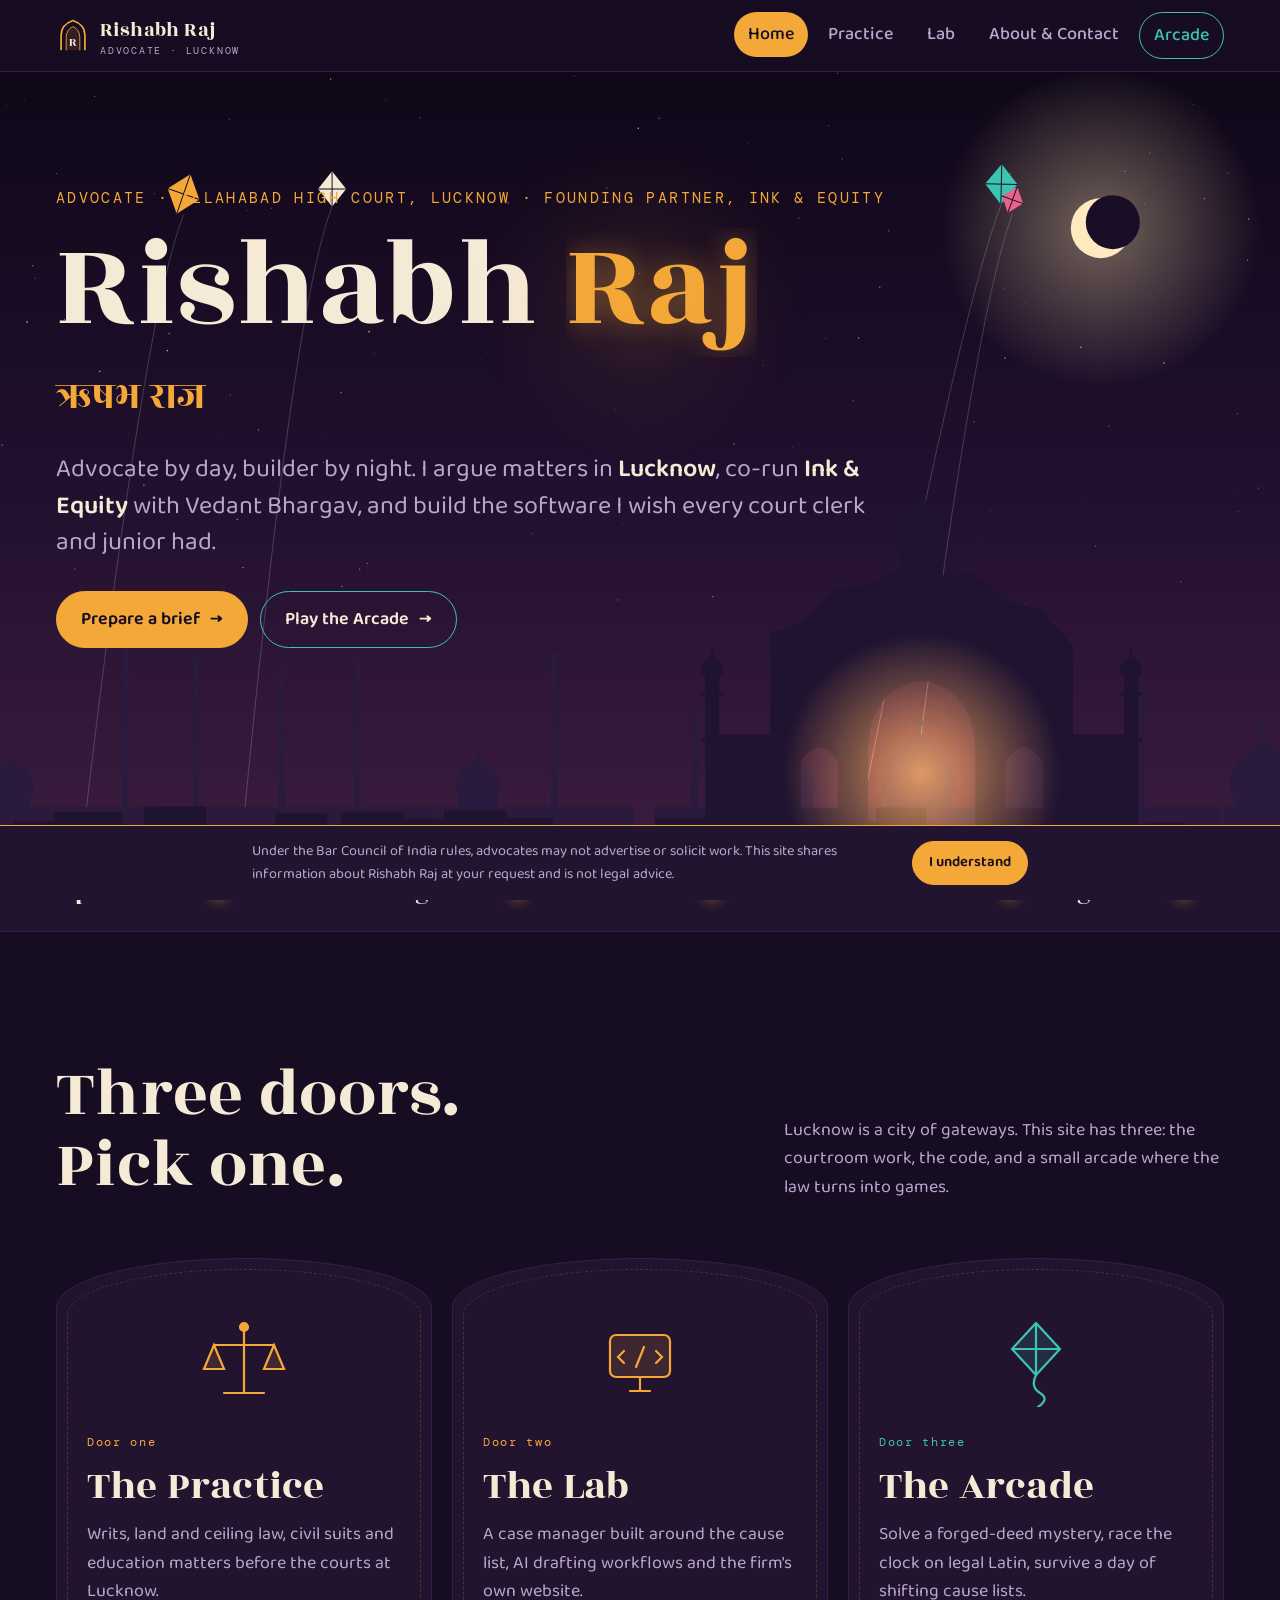
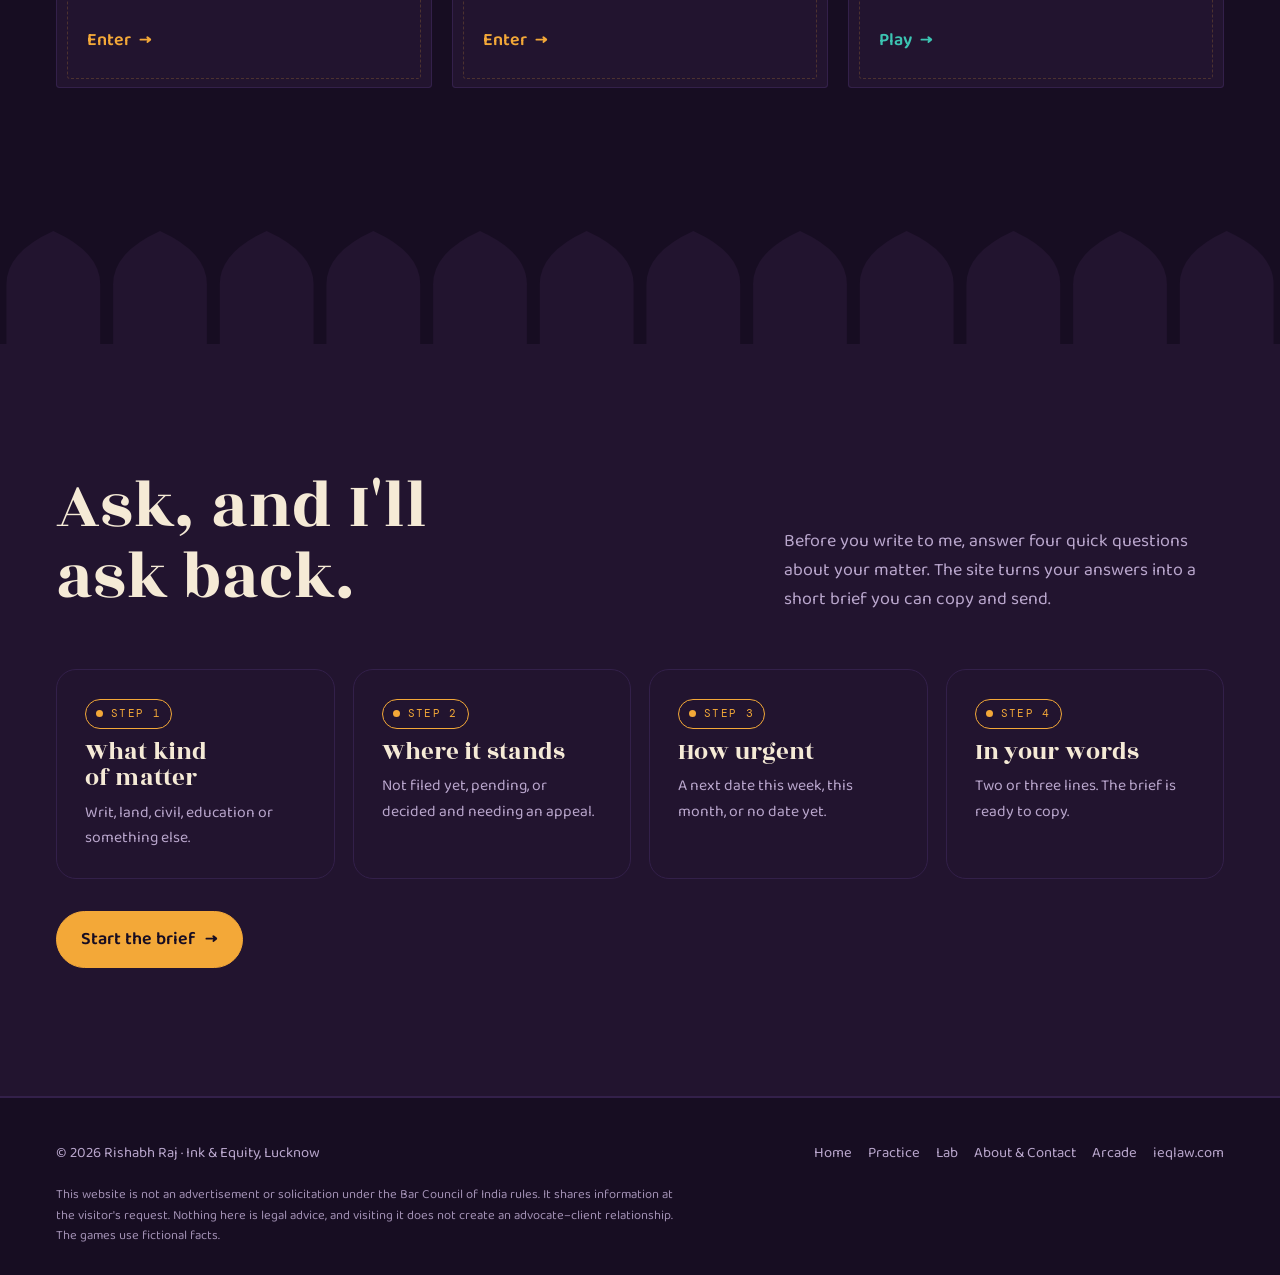
==== index.html @ f4023d4d "Add Nawabi Night multi-page site with four games Home, Practice, Lab, About & Contact (with brief in" ====
<!doctype html>
<html lang="en">
<head>
<meta charset="utf-8">
<meta name="viewport" content="width=device-width, initial-scale=1, viewport-fit=cover">
<title>Rishabh Raj, Advocate</title>
<meta name="claude:viewport-fit-sides" content="cover">
<meta name="description" content="Rishabh Raj, advocate at Lucknow and founding partner of Ink & Equity, who also builds AI tools for legal work.">
<meta name="theme-color" content="#170d22">
<link rel="preconnect" href="https://fonts.googleapis.com">
<link rel="preconnect" href="https://fonts.gstatic.com" crossorigin>
<link rel="stylesheet" href="https://fonts.googleapis.com/css2?family=Baloo+2:wght@400;500;600;700&family=DM+Mono:wght@400;500&family=Rozha+One&display=swap">
<link rel="stylesheet" href="assets/style.css">
</head>
<body>
<a class="sr" href="#main">Skip to content</a>
<header class="nav">
  <div class="wrap">
    <a class="brand" href="index.html"><svg viewBox="0 0 40 40" aria-hidden="true"><path d="M6 38V20Q6 8 20 3Q34 8 34 20V38" fill="none" stroke="#f3a838" stroke-width="2"/><path d="M12 38V23Q12 14 20 10Q28 14 28 23V38" fill="#f3a83822" stroke="#f3a838" stroke-width="1"/><text x="20" y="33" text-anchor="middle" font-family="Rozha One,Georgia,serif" font-size="14" fill="#f5ead6">R</text></svg><span><b>Rishabh Raj</b><small>Advocate · Lucknow</small></span></a>
    <button class="menu-btn" type="button" aria-expanded="false" aria-controls="navlist">Menu</button>
    <ul id="navlist"><li><a href="index.html" aria-current="page">Home</a></li><li><a href="practice.html">Practice</a></li><li><a href="lab.html">Lab</a></li><li><a href="about.html">About &amp; Contact</a></li><li><a href="arcade.html" class="arcade-link">Arcade</a></li></ul>
  </div>
</header>
<main id="main">
<section class="hero">
  <canvas class="sky" data-variant="gate" aria-hidden="true"></canvas>
  <div class="wrap">
    <div class="eyebrow fade-in" style="--d:.1s">Advocate · Allahabad High Court, Lucknow · Founding Partner, Ink &amp; Equity</div>
    <h1 style="margin-top:18px"><span data-split>Rishabh <span class="glow-text">Raj</span></span></h1>
    <p class="deva fade-in" style="--d:1s;font-size:var(--s-2);color:var(--marigold);margin-top:6px" lang="hi">ऋषभ राज</p>
    <p class="lede fade-in" style="--d:1.15s">Advocate by day, builder by night. I argue matters in <b>Lucknow</b>, co-run <b>Ink &amp; Equity</b> with Vedant Bhargav, and build the software I wish every court clerk and junior had.</p>
    <div class="btns fade-in" style="--d:1.35s;margin-top:30px">
      <a class="btn solid magnet" href="about.html#brief">Prepare a brief <span class="ar">→</span></a>
      <a class="btn teal magnet" href="arcade.html">Play the Arcade <span class="ar">→</span></a>
    </div>
  </div>
</section>

<div class="marquee" aria-hidden="true"><div class="track">
  <span>Writ petitions</span><span>Land &amp; ceiling law</span><span>Civil suits</span><span>Education matters</span><span>Legal AI</span><span>Lucknow</span><span>लखनऊ</span><span>Case management</span>
  <span>Writ petitions</span><span>Land &amp; ceiling law</span><span>Civil suits</span><span>Education matters</span><span>Legal AI</span><span>Lucknow</span><span>लखनऊ</span><span>Case management</span>
</div></div>

<section class="band">
  <div class="wrap">
    <div class="head reveal">
      <h2>Three doors. Pick one.</h2>
      <p>Lucknow is a city of gateways. This site has three: the courtroom work, the code, and a small arcade where the law turns into games.</p>
    </div>
    <div class="doors">
      <a class="arch door reveal" href="practice.html">
        <svg class="ico" viewBox="0 0 92 92" aria-hidden="true"><g fill="none" stroke="#f3a838" stroke-width="2.2" stroke-linecap="round"><path d="M46 14V78M26 78H66M16 30H76"/><path d="M16 30L6 54H26Z M76 30L66 54H86Z" fill="#f3a83822"/><circle cx="46" cy="12" r="4" fill="#f3a838"/></g></svg>
        <span class="num">Door one</span><h3>The Practice</h3><p>Writs, land and ceiling law, civil suits and education matters before the courts at Lucknow.</p><span class="go">Enter <span>→</span></span>
      </a>
      <a class="arch door reveal" href="lab.html">
        <svg class="ico" viewBox="0 0 92 92" aria-hidden="true"><g fill="none" stroke="#f3a838" stroke-width="2.2" stroke-linecap="round"><rect x="16" y="20" width="60" height="42" rx="6" fill="#f3a83822"/><path d="M30 36l-6 6 6 6M62 36l6 6-6 6M50 32l-8 20M36 76h20M46 62v14"/></g></svg>
        <span class="num">Door two</span><h3>The Lab</h3><p>A case manager built around the cause list, AI drafting workflows and the firm's own website.</p><span class="go">Enter <span>→</span></span>
      </a>
      <a class="arch door teal-door reveal" href="arcade.html">
        <svg class="ico" viewBox="0 0 92 92" aria-hidden="true"><g fill="none" stroke="#3cc4b2" stroke-width="2.2" stroke-linejoin="round"><path d="M46 8L70 34L46 60L22 34Z" fill="#3cc4b222"/><path d="M46 8V60M22 34H70"/><path d="M46 60q-6 12 4 18t-2 14" stroke-linecap="round"/></g></svg>
        <span class="num">Door three</span><h3>The Arcade</h3><p>Solve a forged-deed mystery, race the clock on legal Latin, survive a day of shifting cause lists.</p><span class="go">Play <span>→</span></span>
      </a>
    </div>
  </div>
</section>

<svg class="arches-divider" data-n="12" aria-hidden="true"></svg>

<section class="band alt" style="border-top:0">
  <div class="wrap">
    <div class="head reveal">
      <h2>Ask, and I'll ask back.</h2>
      <p>Before you write to me, answer four quick questions about your matter. The site turns your answers into a short brief you can copy and send.</p>
    </div>
    <div class="grid">
      <div class="card reveal"><span class="tag dev"><span class="pulse"></span>Step 1</span><h3>What kind of matter</h3><p>Writ, land, civil, education or something else.</p></div>
      <div class="card reveal"><span class="tag dev"><span class="pulse"></span>Step 2</span><h3>Where it stands</h3><p>Not filed yet, pending, or decided and needing an appeal.</p></div>
      <div class="card reveal"><span class="tag dev"><span class="pulse"></span>Step 3</span><h3>How urgent</h3><p>A next date this week, this month, or no date yet.</p></div>
      <div class="card reveal"><span class="tag dev"><span class="pulse"></span>Step 4</span><h3>In your words</h3><p>Two or three lines. The brief is ready to copy.</p></div>
    </div>
    <div class="btns reveal" style="margin-top:32px"><a class="btn solid magnet" href="about.html#brief">Start the brief <span class="ar">→</span></a></div>
  </div>
</section>

</main>
<footer class="foot">
  <div class="wrap">
    <span>© 2026 Rishabh Raj · Ink &amp; Equity, Lucknow</span>
    <nav aria-label="Footer"><a href="index.html">Home</a><a href="practice.html">Practice</a><a href="lab.html">Lab</a><a href="about.html">About &amp; Contact</a><a href="arcade.html">Arcade</a><a href="https://ieqlaw.com" target="_blank" rel="noopener">ieqlaw.com</a></nav>
    <p class="disc">This website is not an advertisement or solicitation under the Bar Council of India rules. It shares information at the visitor's request. Nothing here is legal advice, and visiting it does not create an advocate–client relationship. The games use fictional facts.</p>
  </div>
</footer>
<script src="assets/site.js"></script>

</body>
</html>
---- assets/style.css ----
/* ============================================================
   Nawabi Night — Rishabh Raj
   Layout: full-width night bands; each band has an inner .wrap
   carrying the gutter. Marigold is the one loud note; teal is
   a quiet second voice for "tech". Arches are the recurring frame.
   ============================================================ */
:root{
  --night:#170d22;      /* page ground, deep plum night */
  --night-2:#22142f;    /* raised surface */
  --night-3:#33204a;    /* lines, wells */
  --night-4:#4a3168;    /* hover lines */
  --ivory:#f5ead6;      /* text */
  --mute:#b9a6cc;       /* secondary text, plum-biased */
  --marigold:#f3a838;   /* the glow */
  --marigold-2:#ffcf73;
  --marigold-soft:#f3a83833;
  --teal:#3cc4b2;       /* tech accent, used sparingly */
  --teal-soft:#3cc4b226;
  --good:#5ed39a; --bad:#ff6f7d;

  --f-display:"Rozha One","Bodoni Moda",Didot,Georgia,serif;
  --f-body:"Baloo 2","Nunito",ui-rounded,system-ui,sans-serif;
  --f-mono:"DM Mono",ui-monospace,Menlo,monospace;

  --s--1:clamp(.82rem,.78rem + .2vw,.92rem);
  --s-0:clamp(1rem,.97rem + .2vw,1.12rem);
  --s-1:clamp(1.25rem,1.1rem + .6vw,1.6rem);
  --s-2:clamp(1.7rem,1.3rem + 1.6vw,2.6rem);
  --s-3:clamp(2.3rem,1.5rem + 3.4vw,4.4rem);
  --s-4:clamp(3rem,1.4rem + 8vw,9rem);

  --ease:cubic-bezier(.2,.8,.2,1);
  --spring:cubic-bezier(.3,1.5,.5,1);
  color-scheme:dark;
}
*{box-sizing:border-box}
html{scroll-behavior:smooth;background:var(--night)}
body{margin:0;background:var(--night);color:var(--ivory);font-family:var(--f-body);font-size:var(--s-0);line-height:1.6;overflow-x:hidden;-webkit-font-smoothing:antialiased}
body::before{content:"";position:fixed;inset:0 0 auto;height:env(safe-area-inset-top,0px);z-index:40;background:var(--night)}
img,svg,canvas{max-width:100%}
a{color:inherit}
p{margin:0}
h1,h2,h3,h4{font-family:var(--f-display);font-weight:400;line-height:1.05;margin:0;text-wrap:balance;letter-spacing:.005em}
:focus-visible{outline:2px solid var(--marigold);outline-offset:3px;border-radius:4px}
::selection{background:var(--marigold);color:var(--night)}
.wrap{max-width:1200px;margin:0 auto;padding-left:max(16px,env(safe-area-inset-left,0px));padding-right:max(16px,env(safe-area-inset-right,0px))}
.eyebrow{font-family:var(--f-mono);font-size:var(--s--1);letter-spacing:.16em;text-transform:uppercase;color:var(--marigold)}
.mute{color:var(--mute)}
.hi{color:var(--marigold)}
.teal{color:var(--teal)}
.deva{font-family:var(--f-display)}
.sr{position:absolute;width:1px;height:1px;overflow:hidden;clip:rect(0 0 0 0);white-space:nowrap}

/* ---------- nav ---------- */
.nav{position:sticky;top:env(safe-area-inset-top,0px);z-index:30;background:color-mix(in srgb,var(--night) 74%,transparent);backdrop-filter:blur(12px);-webkit-backdrop-filter:blur(12px);border-bottom:1px solid var(--night-3)}
.nav .wrap{display:flex;align-items:center;justify-content:space-between;gap:16px;padding-block:12px}
.brand{display:flex;align-items:center;gap:10px;text-decoration:none}
.brand svg{width:34px;height:34px;flex:none}
.brand b{font-family:var(--f-display);font-weight:400;font-size:1.25rem;letter-spacing:.02em}
.brand small{display:block;font-family:var(--f-mono);font-size:.62rem;letter-spacing:.18em;color:var(--mute);text-transform:uppercase;line-height:1}
.nav ul{display:flex;gap:6px;list-style:none;margin:0;padding:0}
.nav ul a{display:block;text-decoration:none;padding:8px 14px;border-radius:999px;font-weight:500;color:var(--mute);transition:color .3s,background .3s}
.nav ul a:hover{color:var(--ivory);background:var(--night-3)}
.nav ul a[aria-current="page"]{color:var(--night);background:var(--marigold)}
.nav ul a.arcade-link{border:1px solid var(--teal);color:var(--teal)}
.nav ul a.arcade-link[aria-current="page"]{background:var(--teal);color:var(--night)}
.menu-btn{display:none;background:none;border:1px solid var(--night-4);color:var(--ivory);border-radius:999px;padding:8px 14px;font:inherit;font-weight:600;cursor:pointer}
@media (max-width:820px){
  .menu-btn{display:block}
  .nav ul{position:absolute;left:0;right:0;top:100%;flex-direction:column;gap:2px;padding:10px max(16px,env(safe-area-inset-right,0px)) 16px max(16px,env(safe-area-inset-left,0px));background:var(--night-2);border-bottom:1px solid var(--night-3);transform-origin:top;transform:scaleY(0);opacity:0;pointer-events:none;transition:transform .35s var(--ease),opacity .3s}
  .nav.open ul{transform:none;opacity:1;pointer-events:auto}
  .nav ul a{padding:12px 16px}
}

/* ---------- page transition curtain (arch doors) ---------- */
.curtain{position:fixed;inset:0;z-index:60;pointer-events:none;display:grid;grid-template-columns:1fr 1fr}
.curtain i{display:block;background:var(--night-2);transition:transform .55s var(--ease)}
.curtain i:first-child{transform:translateX(-101%);border-right:2px solid var(--marigold);border-radius:0 60% 0 0/0 40% 0 0}
.curtain i:last-child{transform:translateX(101%);border-left:2px solid var(--marigold);border-radius:60% 0 0 0/40% 0 0 0}
.curtain.closing i{transform:none}
.js .curtain.opening i{animation:doorOut .7s var(--ease) both}
.js .curtain.opening i:last-child{animation-name:doorOutR}
@keyframes doorOut{from{transform:none}to{transform:translateX(-101%)}}
@keyframes doorOutR{from{transform:none}to{transform:translateX(101%)}}

/* ---------- lantern cursor ---------- */
.lantern{position:fixed;left:0;top:0;width:340px;height:340px;margin:-170px 0 0 -170px;border-radius:50%;pointer-events:none;z-index:1;background:radial-gradient(circle,#f3a83822 0%,#f3a8380a 35%,transparent 70%);display:none}
@media (pointer:fine){.lantern{display:block}}

/* ---------- buttons ---------- */
.btn{--x:0px;--y:0px;display:inline-flex;align-items:center;gap:10px;padding:13px 24px;border-radius:999px;border:1.5px solid var(--marigold);background:transparent;color:var(--ivory);font:inherit;font-weight:600;text-decoration:none;cursor:pointer;transform:translate(var(--x),var(--y));transition:transform .25s var(--ease),background .3s,color .3s,box-shadow .3s}
.btn .ar{display:inline-block;transition:transform .3s var(--ease)}
.btn:hover .ar{transform:translateX(4px)}
.btn.solid{background:var(--marigold);color:var(--night)}
.btn:hover{box-shadow:0 0 0 6px var(--marigold-soft),0 0 40px #f3a83855}
.btn.teal{border-color:var(--teal)}
.btn.teal.solid{background:var(--teal)}
.btn.teal:hover{box-shadow:0 0 0 6px var(--teal-soft),0 0 40px #3cc4b255}
.btn.small{padding:9px 16px;font-size:var(--s--1)}
.btn:disabled{opacity:.4;cursor:not-allowed}
.btns{display:flex;flex-wrap:wrap;gap:12px}

/* ---------- hero shared ---------- */
.hero{position:relative;overflow:hidden;isolation:isolate;border-bottom:1px solid var(--night-3)}
.hero canvas.sky{position:absolute;inset:0;width:100%;height:100%;z-index:-1;display:block}
.hero .wrap{padding-block:clamp(56px,9vw,120px) clamp(120px,16vw,220px)}
.hero.short .wrap{padding-block:clamp(48px,7vw,90px) clamp(110px,13vw,170px)}
.hero h1{font-size:var(--s-4);line-height:.95}
.hero.short h1{font-size:var(--s-3)}
.hero .lede{max-width:54ch;font-size:var(--s-1);line-height:1.45;color:var(--mute);margin-top:22px}
.hero .lede b{color:var(--ivory);font-weight:600}
.split .w{display:inline-block;overflow:hidden;vertical-align:top;padding-bottom:.08em}
.split .c{display:inline-block;animation:rise 1s var(--ease) both;animation-delay:calc(var(--i)*38ms + 250ms)}
@keyframes rise{from{transform:translateY(110%) rotate(8deg)}to{transform:none}}
.fade-in{animation:fadeUp .9s var(--ease) both;animation-delay:var(--d,.6s)}
@keyframes fadeUp{from{opacity:.0;transform:translateY(16px)}to{opacity:1;transform:none}}
.glow-text{color:var(--marigold);text-shadow:0 0 28px #f3a83866}

/* ---------- sections ---------- */
.band{padding-block:clamp(72px,10vw,128px)}
.band.alt{background:var(--night-2);border-block:1px solid var(--night-3)}
.head{display:flex;flex-wrap:wrap;justify-content:space-between;align-items:end;gap:20px;margin-bottom:clamp(32px,5vw,56px)}
.head h2{font-size:var(--s-3);max-width:15ch}
.head p{max-width:44ch;color:var(--mute)}
.reveal{transition:transform 1s var(--ease),opacity 1s var(--ease)}
.js .reveal.pending{transform:translateY(40px);opacity:.25}

/* ---------- arch frame (recurring) ---------- */
.arch{position:relative;border-radius:999px 999px 18px 18px/260px 260px 18px 18px;background:var(--night-2);border:1px solid var(--night-3);overflow:hidden;isolation:isolate;transition:border-color .4s,transform .6s var(--ease),box-shadow .5s}
.arch::before{content:"";position:absolute;inset:10px 10px auto;height:calc(100% - 20px);border-radius:inherit;border:1px dashed #f3a83833;pointer-events:none;transition:border-color .5s}
.arch::after{content:"";position:absolute;inset:0;background:radial-gradient(420px circle at var(--mx,50%) var(--my,10%),#f3a83826,transparent 50%);opacity:0;transition:opacity .4s;z-index:-1}
.arch:hover{border-color:var(--marigold);box-shadow:0 30px 80px -30px #f3a83855}
.arch:hover::before{border-color:#f3a83888}
.arch:hover::after{opacity:1}

/* doors on home */
.doors{display:grid;grid-template-columns:repeat(3,minmax(0,1fr));gap:20px}
@media (max-width:860px){.doors{grid-template-columns:1fr}}
.door{display:flex;flex-direction:column;justify-content:flex-end;gap:12px;min-height:430px;padding:150px 30px 32px;text-decoration:none}
.door .num{font-family:var(--f-mono);font-size:.75rem;letter-spacing:.14em;color:var(--marigold)}
.door h3{font-size:var(--s-2)}
.door p{color:var(--mute)}
.door .go{margin-top:8px;font-weight:600;color:var(--marigold);display:flex;align-items:center;gap:8px}
.door .go span{transition:transform .35s var(--ease)}
.door:hover .go span{transform:translateX(6px)}
.door .ico{position:absolute;top:56px;left:50%;width:92px;height:92px;transform:translateX(-50%);transition:transform .6s var(--spring)}
.door:hover .ico{transform:translateX(-50%) translateY(-8px) scale(1.08)}
.door.teal-door:hover{border-color:var(--teal);box-shadow:0 30px 80px -30px #3cc4b255}
.door.teal-door .num,.door.teal-door .go{color:var(--teal)}
@media (max-width:860px){.door{min-height:0;padding-top:170px}}

/* marquee */
.marquee{overflow:hidden;border-block:1px solid var(--night-3);background:var(--night-2)}
.marquee .track{display:flex;width:max-content;animation:slide 40s linear infinite}
.marquee:hover .track{animation-play-state:paused}
.marquee span{display:inline-flex;align-items:center;gap:36px;padding:18px 18px;font-family:var(--f-display);font-size:var(--s-1);white-space:nowrap}
.marquee span::after{content:"";width:10px;height:10px;transform:rotate(45deg);background:var(--marigold);box-shadow:0 0 14px var(--marigold)}
@keyframes slide{to{transform:translateX(-50%)}}

/* scalloped arch divider */
.arches-divider{display:block;width:100%;height:auto}
.arches-divider path{fill:none;stroke:var(--marigold);stroke-width:1.3}
.arches-divider .fill{fill:var(--night-2);stroke:none}

/* cards grid */
.grid{display:grid;grid-template-columns:repeat(auto-fit,minmax(min(100%,270px),1fr));gap:18px}
.card{position:relative;padding:28px;border-radius:20px;background:var(--night-2);border:1px solid var(--night-3);min-width:0;transition:border-color .4s,transform .5s var(--ease)}
.card:hover{border-color:var(--night-4)}
.card h3{font-size:var(--s-1);margin-block:10px 8px}
.card p{color:var(--mute);font-size:.98rem}
.tag{display:inline-flex;align-items:center;gap:8px;font-family:var(--f-mono);font-size:.7rem;letter-spacing:.12em;text-transform:uppercase;padding:5px 10px;border-radius:999px;border:1px solid var(--night-4);color:var(--mute)}
.tag.live{border-color:var(--good);color:var(--good)}
.tag.dev{border-color:var(--marigold);color:var(--marigold)}
.tag.daily{border-color:var(--teal);color:var(--teal)}
.tag .pulse{width:7px;height:7px;border-radius:50%;background:currentColor;animation:pulse 2s infinite}
@keyframes pulse{0%{box-shadow:0 0 0 0 currentColor}70%{box-shadow:0 0 0 9px transparent}100%{box-shadow:0 0 0 0 transparent}}

/* practice arches */
.practice{display:grid;grid-template-columns:repeat(auto-fit,minmax(min(100%,260px),1fr));gap:20px}
.parea{padding:120px 26px 30px;min-height:380px;display:flex;flex-direction:column;gap:10px;justify-content:flex-end}
.parea .law{font-family:var(--f-mono);font-size:.74rem;letter-spacing:.1em;color:var(--marigold)}
.parea h3{font-size:var(--s-2)}
.parea p{color:var(--mute)}
.parea .big{position:absolute;top:34px;left:0;right:0;text-align:center;font-family:var(--f-display);font-size:4.8rem;line-height:1;color:var(--night-4);transition:color .5s,transform .7s var(--spring),text-shadow .5s}
.parea:hover .big{color:var(--marigold);transform:translateY(-6px) scale(1.06);text-shadow:0 0 30px #f3a83888}

/* process timeline */
.steps{list-style:none;margin:0;padding:0;display:grid;gap:0;position:relative}
.steps::before{content:"";position:absolute;left:21px;top:12px;bottom:12px;width:2px;background:var(--night-3)}
.steps .fillbar{position:absolute;left:21px;top:12px;width:2px;height:0;background:linear-gradient(var(--marigold),var(--teal));box-shadow:0 0 12px var(--marigold);transition:height .2s linear}
.steps li{position:relative;display:grid;grid-template-columns:44px minmax(0,1fr);gap:20px;padding-block:18px}
.steps .n{position:relative;z-index:1;display:grid;place-items:center;width:44px;height:44px;border-radius:50%;background:var(--night);border:2px solid var(--night-4);font-family:var(--f-mono);font-size:.82rem;transition:border-color .4s,background .4s,color .4s}
.steps li.lit .n{border-color:var(--marigold);background:var(--marigold);color:var(--night)}
.steps h3{font-size:var(--s-1)}
.steps p{color:var(--mute);margin-top:4px;max-width:60ch}

/* terminal + translator (lab) */
.term{background:#0f0817;border:1px solid var(--night-3);border-radius:18px;overflow:hidden;min-width:0}
.term .bar{display:flex;align-items:center;gap:7px;padding:12px 16px;border-bottom:1px solid var(--night-3);font-family:var(--f-mono);font-size:.72rem;color:var(--mute)}
.term .bar i{width:10px;height:10px;border-radius:50%;background:var(--night-4)}
.term .bar i:nth-child(1){background:var(--bad)}.term .bar i:nth-child(2){background:var(--marigold)}.term .bar i:nth-child(3){background:var(--good)}
.term .bar span{margin-left:auto}
.term pre{margin:0;padding:20px;min-height:300px;font-family:var(--f-mono);font-size:.86rem;line-height:1.75;color:var(--mute);white-space:pre-wrap;word-break:break-word}
.term .ok{color:var(--good)}.term .p{color:var(--marigold)}.term .t{color:var(--teal)}
.caret{display:inline-block;width:.55em;height:1.1em;background:var(--marigold);vertical-align:-.18em;margin-left:2px;animation:blink 1s steps(1) infinite}
@keyframes blink{50%{opacity:0}}
.translator{display:grid;grid-template-columns:minmax(0,1fr) auto minmax(0,1fr);gap:18px;align-items:stretch}
@media (max-width:860px){.translator{grid-template-columns:1fr}.translator .swirl{justify-self:center;transform:rotate(90deg)}}
.pane{background:var(--night-2);border:1px solid var(--night-3);border-radius:18px;padding:24px;display:flex;flex-direction:column;gap:14px;min-height:220px;min-width:0}
.pane .top{display:flex;justify-content:space-between;gap:10px;font-family:var(--f-mono);font-size:.7rem;letter-spacing:.14em;text-transform:uppercase;color:var(--mute)}
.pane .top b{color:var(--marigold);font-weight:500}
.clause{font-family:var(--f-display);font-size:var(--s-1);line-height:1.35}
.code{font-family:var(--f-mono);font-size:.92rem;line-height:1.7;color:#cbb9ff;white-space:pre-wrap;word-break:break-word}
.code .k{color:var(--marigold)}.code .s{color:var(--teal)}
.swirl{align-self:center;width:64px;height:64px;border-radius:50%;border:1px solid var(--marigold-soft);display:grid;place-items:center}
.swirl svg{width:28px;height:28px;animation:spin 6s linear infinite}
@keyframes spin{to{transform:rotate(360deg)}}

/* about */
.about{display:grid;grid-template-columns:minmax(0,auto) minmax(0,1fr);gap:clamp(32px,6vw,80px);align-items:center}
@media (max-width:860px){.about{grid-template-columns:1fr}}
.seal{width:min(300px,70vw);aspect-ratio:1;max-width:100%}
.seal svg{width:100%;height:100%;overflow:visible}
.seal .ring{transform-origin:150px 150px;animation:spin 50s linear infinite}
.seal text{font-family:var(--f-mono);font-size:12.5px;letter-spacing:4px;fill:var(--marigold);text-transform:uppercase}
.seal .mono{font-family:var(--f-display);font-size:96px;fill:var(--ivory);letter-spacing:0;text-transform:none}
.big-quote{font-family:var(--f-display);font-size:var(--s-2);line-height:1.22;max-width:28ch}
.facts{display:grid;grid-template-columns:repeat(auto-fit,minmax(min(100%,230px),1fr));margin:36px 0 0;border-top:1px solid var(--night-3)}
.facts div{padding:18px 18px 18px 0;border-bottom:1px solid var(--night-3)}
.facts dt{font-family:var(--f-mono);font-size:.7rem;letter-spacing:.14em;text-transform:uppercase;color:var(--mute)}
.facts dd{margin:6px 0 0}

/* intake (ask me things) */
.intake{display:grid;grid-template-columns:minmax(0,1fr) minmax(0,1fr);gap:28px;align-items:start}
@media (max-width:860px){.intake{grid-template-columns:1fr}}
.qbox{background:var(--night-2);border:1px solid var(--night-3);border-radius:24px;padding:clamp(22px,4vw,36px);min-width:0}
.qprog{display:flex;gap:6px;margin-bottom:22px}
.qprog i{flex:1;height:4px;border-radius:4px;background:var(--night-3);overflow:hidden;position:relative}
.qprog i::after{content:"";position:absolute;inset:0;background:var(--marigold);transform:scaleX(0);transform-origin:left;transition:transform .5s var(--ease)}
.qprog i.on::after{transform:none}
.qstep{animation:qin .5s var(--ease) both}
@keyframes qin{from{opacity:0;transform:translateX(30px)}to{opacity:1;transform:none}}
.qstep h3{font-size:var(--s-2);margin-bottom:18px}
.opts{display:grid;grid-template-columns:repeat(auto-fit,minmax(min(100%,180px),1fr));gap:10px}
.opt{text-align:left;padding:14px 16px;border-radius:14px;border:1.5px solid var(--night-4);background:var(--night);color:var(--ivory);font:inherit;font-weight:500;cursor:pointer;transition:border-color .25s,background .25s,transform .25s var(--spring)}
.opt:hover{border-color:var(--marigold);transform:translateY(-2px)}
.opt[aria-pressed="true"]{border-color:var(--marigold);background:#f3a8381f}
.opt small{display:block;color:var(--mute);font-weight:400;font-size:.85rem}
.field{display:flex;flex-direction:column;gap:6px}
.field label{font-family:var(--f-mono);font-size:.72rem;letter-spacing:.12em;text-transform:uppercase;color:var(--mute)}
.field textarea,.field input{width:100%;padding:14px 16px;border-radius:14px;border:1.5px solid var(--night-4);background:var(--night);color:var(--ivory);font:inherit;resize:vertical}
.field textarea:focus,.field input:focus{outline:none;border-color:var(--marigold)}
.qnav{display:flex;justify-content:space-between;gap:12px;margin-top:24px}
.summary{white-space:pre-wrap;font-family:var(--f-mono);font-size:.88rem;line-height:1.7;background:var(--night);border:1px dashed var(--night-4);border-radius:14px;padding:18px;color:var(--ivory)}
.links{display:grid;gap:12px}
.link{display:flex;justify-content:space-between;align-items:center;gap:12px;padding:20px 22px;border:1px solid var(--night-3);border-radius:18px;text-decoration:none;background:var(--night-2);transition:border-color .3s,transform .4s var(--ease)}
.link:hover{border-color:var(--marigold);transform:translateX(6px)}
.link small{display:block;font-family:var(--f-mono);font-size:.7rem;letter-spacing:.12em;text-transform:uppercase;color:var(--mute)}
.link strong{font-weight:600;font-size:1.08rem;overflow-wrap:anywhere}
.link .ar{color:var(--marigold);flex:none}

/* ---------- arcade ---------- */
.cabinets{display:grid;grid-template-columns:repeat(auto-fit,minmax(min(100%,270px),1fr));gap:20px}
.cab{display:flex;flex-direction:column;gap:12px;padding:30px 26px;border-radius:22px;background:linear-gradient(170deg,var(--night-2),var(--night));border:1px solid var(--night-3);text-decoration:none;position:relative;overflow:hidden;transition:transform .5s var(--ease),border-color .3s,box-shadow .4s}
.cab:hover{border-color:var(--teal);box-shadow:0 0 0 1px var(--teal),0 30px 70px -30px #3cc4b277}
.cab .screen{height:150px;border-radius:14px;background:#0f0817;border:1px solid var(--night-3);display:grid;place-items:center;overflow:hidden;position:relative}
.cab .screen::after{content:"";position:absolute;inset:0;background:repeating-linear-gradient(0deg,#ffffff06 0 2px,transparent 2px 4px);pointer-events:none}
.cab .screen svg{width:70%;height:auto;transition:transform .7s var(--spring)}
.cab:hover .screen svg{transform:scale(1.08) rotate(-2deg)}
.cab h3{font-size:var(--s-1)}
.cab p{color:var(--mute);font-size:.97rem}
.cab .meta{display:flex;justify-content:space-between;gap:10px;margin-top:auto;font-family:var(--f-mono);font-size:.72rem;letter-spacing:.1em;text-transform:uppercase;color:var(--teal)}
.cab .best{color:var(--marigold)}

/* game shell */
.game{background:var(--night-2);border:1px solid var(--night-3);border-radius:24px;padding:clamp(18px,3.5vw,32px);min-width:0;position:relative;overflow:hidden}
.hud{display:flex;flex-wrap:wrap;gap:10px;justify-content:space-between;align-items:center;margin-bottom:20px}
.hud .stat{display:flex;flex-direction:column;padding:8px 16px;border-radius:14px;background:var(--night);border:1px solid var(--night-3);min-width:96px}
.hud .stat small{font-family:var(--f-mono);font-size:.66rem;letter-spacing:.14em;text-transform:uppercase;color:var(--mute)}
.hud .stat b{font-family:var(--f-display);font-weight:400;font-size:1.6rem;line-height:1.1;font-variant-numeric:tabular-nums}
.hud .stats{display:flex;flex-wrap:wrap;gap:10px}
.timerbar{height:6px;border-radius:6px;background:var(--night-3);overflow:hidden;margin-bottom:22px}
.timerbar i{display:block;height:100%;width:100%;background:linear-gradient(90deg,var(--teal),var(--marigold));transform-origin:left;transition:transform .1s linear}
.overlay{position:absolute;inset:0;z-index:5;display:grid;place-items:center;text-align:center;padding:24px;background:color-mix(in srgb,var(--night) 88%,transparent);backdrop-filter:blur(6px);animation:fadeUp .4s var(--ease) both}
.overlay .inner{max-width:520px;display:flex;flex-direction:column;gap:14px;align-items:center}
.overlay h2{font-size:var(--s-3)}
.overlay .score{font-family:var(--f-display);font-size:var(--s-4);line-height:1;color:var(--marigold);text-shadow:0 0 40px #f3a83877}
.shake{animation:shake .4s}
@keyframes shake{20%,60%{transform:translateX(-8px)}40%,80%{transform:translateX(8px)}}
.pop{animation:pop .45s var(--spring)}
@keyframes pop{0%{transform:scale(.9)}60%{transform:scale(1.05)}100%{transform:scale(1)}}
.floater{position:absolute;pointer-events:none;font-family:var(--f-display);font-size:1.6rem;color:var(--marigold);animation:floatUp 1s var(--ease) forwards;z-index:6;text-shadow:0 0 18px #f3a83899}
.floater.bad{color:var(--bad);text-shadow:none}
@keyframes floatUp{from{opacity:1;transform:translateY(0)}to{opacity:0;transform:translateY(-60px)}}
.fineprint{font-size:.85rem;color:var(--mute);margin-top:18px}

/* footer */
.foot{border-top:1px solid var(--night-3);padding-block:44px 28px;background:var(--night)}
.foot .wrap{display:flex;flex-wrap:wrap;justify-content:space-between;gap:20px;font-size:var(--s--1);color:var(--mute)}
.foot nav{display:flex;flex-wrap:wrap;gap:16px}
.foot a{text-decoration:none}.foot a:hover{color:var(--marigold)}
.foot .disc{flex-basis:100%;max-width:90ch;font-size:.8rem;opacity:.85}

/* BCI disclaimer bar */
.disclaimer{position:fixed;left:0;right:0;bottom:0;z-index:35;padding:14px max(16px,env(safe-area-inset-right,0px)) calc(14px + env(safe-area-inset-bottom,0px)) max(16px,env(safe-area-inset-left,0px));background:var(--night-2);border-top:1px solid var(--marigold);display:flex;flex-wrap:wrap;align-items:center;justify-content:center;gap:12px 20px;font-size:.9rem;color:var(--mute);animation:barUp .6s 1.2s var(--ease) both}
.disclaimer p{max-width:80ch}
@keyframes barUp{from{transform:translateY(100%)}to{transform:none}}

/* scroll progress */
.progress{position:fixed;top:env(safe-area-inset-top,0px);left:0;width:100%;height:3px;z-index:50;transform-origin:0 50%;transform:scaleX(0);background:linear-gradient(90deg,var(--marigold),var(--teal))}

@media (prefers-reduced-motion:reduce){
  *,*::before,*::after{animation-duration:.01ms!important;animation-iteration-count:1!important;transition-duration:.01ms!important;scroll-behavior:auto!important}
  .js .reveal.pending{transform:none;opacity:1}
}
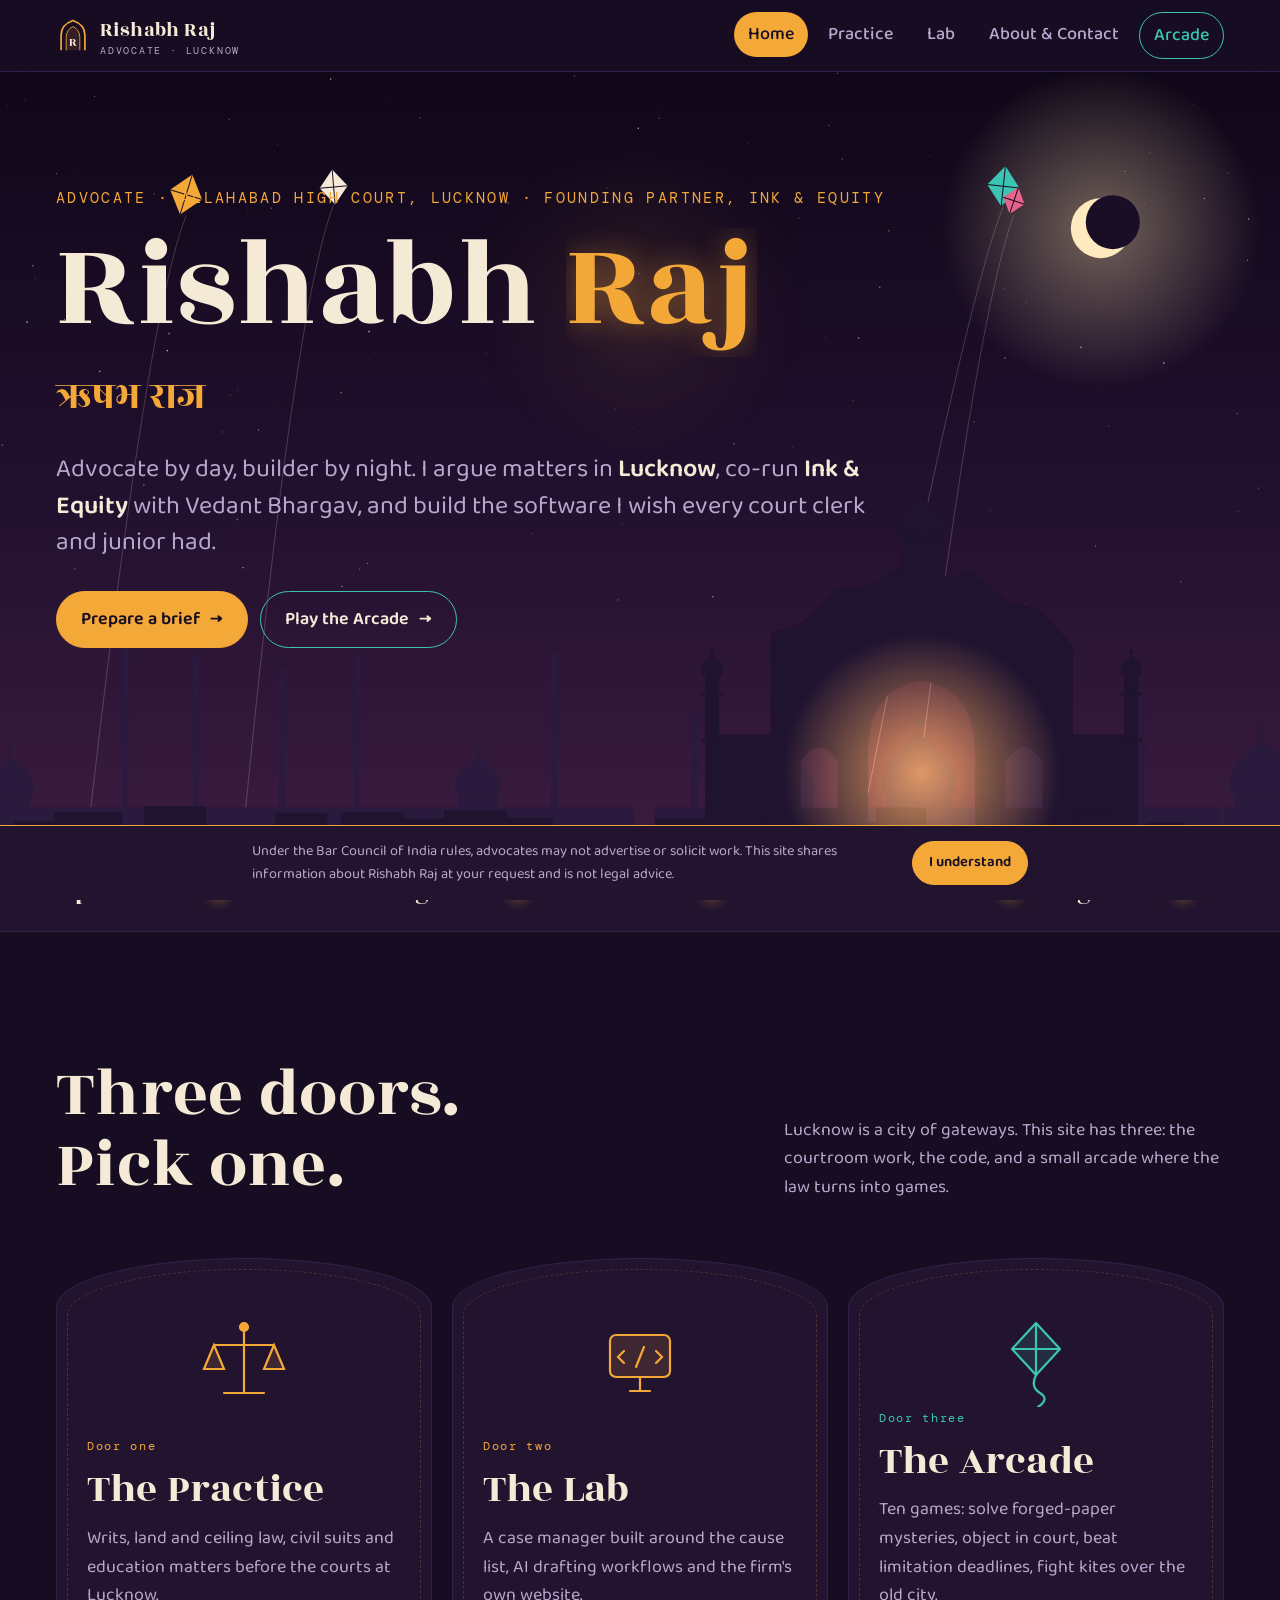
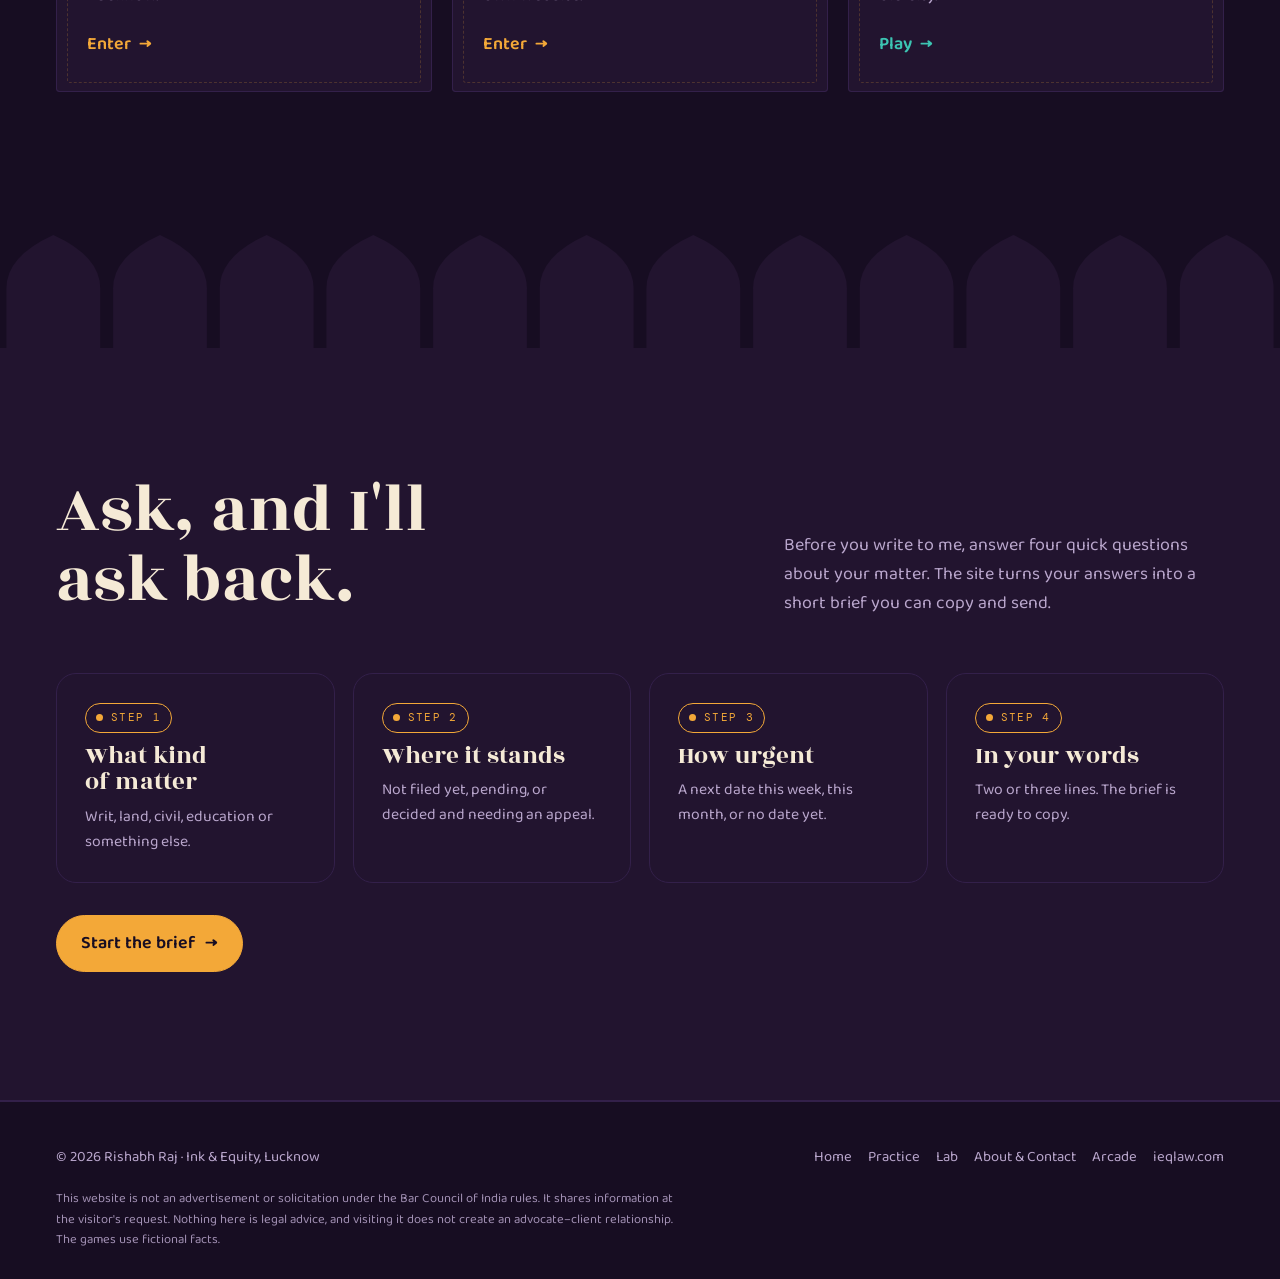
==== commit 83df29f8: "Expand the Arcade: 82-question quiz bank and six new games - Bar Quiz: 82 questions in five papers, " ====
--- a/index.html
+++ b/index.html
@@ -58,7 +58,7 @@
       </a>
       <a class="arch door teal-door reveal" href="arcade.html">
         <svg class="ico" viewBox="0 0 92 92" aria-hidden="true"><g fill="none" stroke="#3cc4b2" stroke-width="2.2" stroke-linejoin="round"><path d="M46 8L70 34L46 60L22 34Z" fill="#3cc4b222"/><path d="M46 8V60M22 34H70"/><path d="M46 60q-6 12 4 18t-2 14" stroke-linecap="round"/></g></svg>
-        <span class="num">Door three</span><h3>The Arcade</h3><p>Solve a forged-deed mystery, race the clock on legal Latin, survive a day of shifting cause lists.</p><span class="go">Play <span>→</span></span>
+        <span class="num">Door three</span><h3>The Arcade</h3><p>Ten games: solve forged-paper mysteries, object in court, beat limitation deadlines, fight kites over the old city.</p><span class="go">Play <span>→</span></span>
       </a>
     </div>
   </div>
